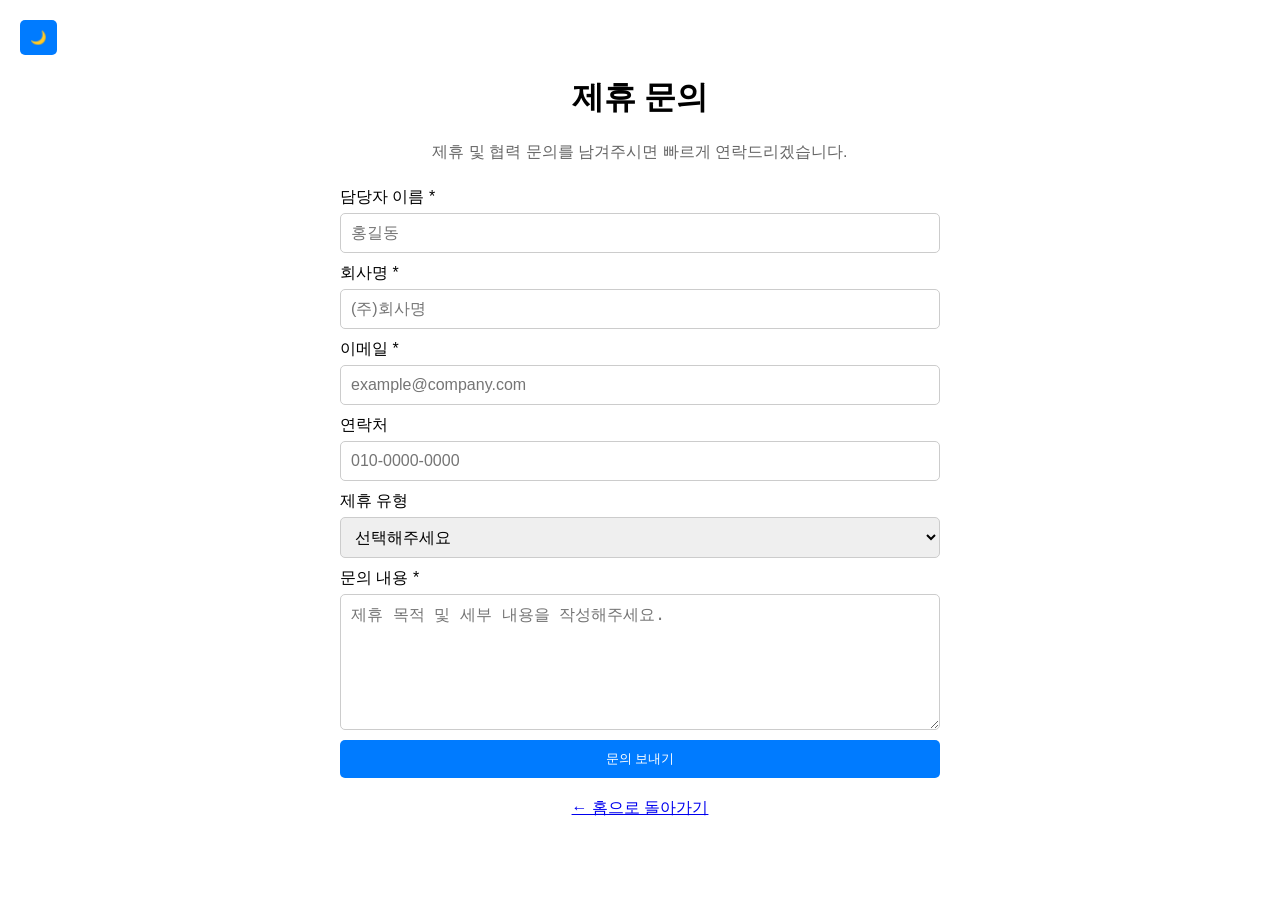
==== contact.html @ 3ad8b0e8 "Add partnership inquiry form with Formspree integration - Add contact.html with Formspree form (mzdk" ====
<!DOCTYPE html>
<html lang="ko">
<head>
    <meta charset="UTF-8">
    <meta name="viewport" content="width=device-width, initial-scale=1.0">
    <title>제휴 문의</title>
    <link href="/style.css" rel="stylesheet">
</head>
<body>
    <button id="theme-toggle" aria-label="테마 전환">🌙</button>
    <div class="container">
        <h1>제휴 문의</h1>
        <p style="text-align:center; color:#666; margin-bottom:24px;">제휴 및 협력 문의를 남겨주시면 빠르게 연락드리겠습니다.</p>

        <form id="contact-form" action="https://formspree.io/f/mzdkeagl" method="POST">
            <label for="name">담당자 이름 *</label>
            <input type="text" id="name" name="name" placeholder="홍길동" required>

            <label for="company">회사명 *</label>
            <input type="text" id="company" name="company" placeholder="(주)회사명" required>

            <label for="email">이메일 *</label>
            <input type="email" id="email" name="email" placeholder="example@company.com" required>

            <label for="phone">연락처</label>
            <input type="tel" id="phone" name="phone" placeholder="010-0000-0000">

            <label for="type">제휴 유형</label>
            <select id="type" name="type">
                <option value="">선택해주세요</option>
                <option value="광고/마케팅">광고 / 마케팅</option>
                <option value="콘텐츠 제휴">콘텐츠 제휴</option>
                <option value="기술 협력">기술 협력</option>
                <option value="기타">기타</option>
            </select>

            <label for="message">문의 내용 *</label>
            <textarea id="message" name="message" rows="6" placeholder="제휴 목적 및 세부 내용을 작성해주세요." required></textarea>

            <button type="submit">문의 보내기</button>
        </form>

        <div id="success-msg" style="display:none; text-align:center; padding:20px; color:green;">
            ✅ 문의가 접수되었습니다. 빠른 시일 내에 연락드리겠습니다.
        </div>

        <p style="text-align:center; margin-top:20px;"><a href="/">← 홈으로 돌아가기</a></p>
    </div>

    <script>
        const form = document.getElementById('contact-form');
        form.addEventListener('submit', async (e) => {
            e.preventDefault();
            const data = new FormData(form);
            const res = await fetch(form.action, {
                method: 'POST',
                body: data,
                headers: { 'Accept': 'application/json' }
            });
            if (res.ok) {
                form.style.display = 'none';
                document.getElementById('success-msg').style.display = 'block';
            } else {
                alert('전송 중 오류가 발생했습니다. 다시 시도해주세요.');
            }
        });
    </script>
    <script defer type="text/javascript" src="/main.js"></script>
</body>
</html>
---- style.css ----
body {
    font-family: sans-serif;
    margin: 20px;
}

.container {
    max-width: 600px;
    margin: 0 auto;
}

h1 {
    text-align: center;
}

form {
    display: flex;
    flex-direction: column;
}

label {
    margin-bottom: 5px;
}

input, textarea, select {
    padding: 10px;
    margin-bottom: 10px;
    border: 1px solid #ccc;
    border-radius: 5px;
    font-size: 1rem;
    width: 100%;
    box-sizing: border-box;
}

button {
    padding: 10px;
    background-color: #007bff;
    color: #fff;
    border: none;
    border-radius: 5px;
    cursor: pointer;
}
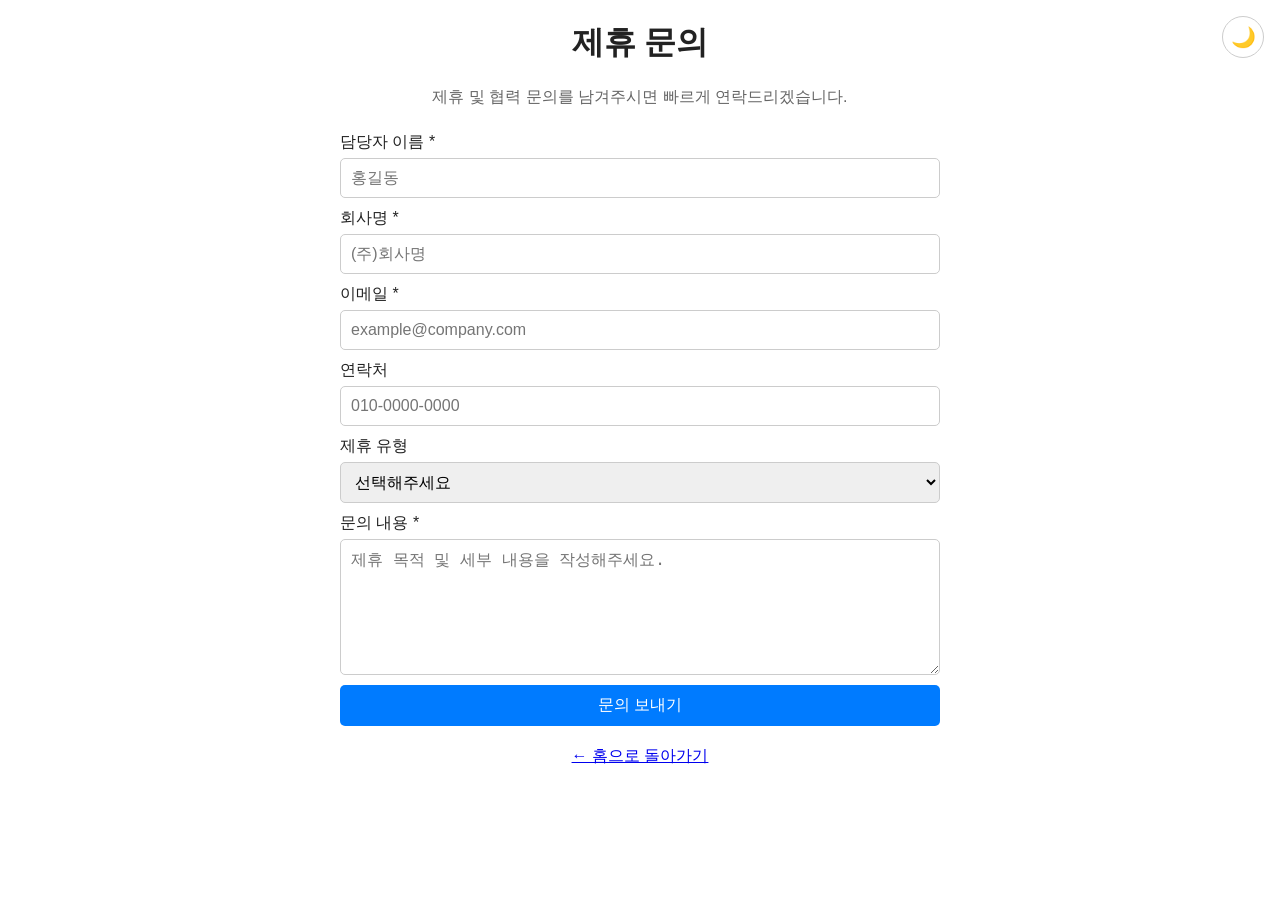
==== commit 361a8cff: "Restore lotto UI to previous model, keep contact form self-contained - Restore style.css to dark/lig" ====
--- a/contact.html
+++ b/contact.html
@@ -4,7 +4,31 @@
     <meta charset="UTF-8">
     <meta name="viewport" content="width=device-width, initial-scale=1.0">
     <title>제휴 문의</title>
-    <link href="/style.css" rel="stylesheet">
+    <style>
+        body { font-family: sans-serif; margin: 20px; background: #fff; color: #222; }
+        .container { max-width: 600px; margin: 0 auto; }
+        h1 { text-align: center; }
+        form { display: flex; flex-direction: column; }
+        label { margin-bottom: 5px; }
+        input, textarea, select {
+            padding: 10px; margin-bottom: 10px; border: 1px solid #ccc;
+            border-radius: 5px; font-size: 1rem; width: 100%; box-sizing: border-box;
+        }
+        button[type="submit"] {
+            padding: 10px; background-color: #007bff; color: #fff;
+            border: none; border-radius: 5px; cursor: pointer; font-size: 1rem;
+        }
+        #theme-toggle {
+            position: fixed; top: 16px; right: 16px; width: 42px; height: 42px;
+            font-size: 20px; cursor: pointer; background: #fff; border: 1px solid #ccc;
+            border-radius: 50%;
+        }
+        [data-theme="dark"] body { background: #1a1a2e; color: #e0e0e0; }
+        [data-theme="dark"] input,
+        [data-theme="dark"] textarea,
+        [data-theme="dark"] select { background: #16213e; color: #e0e0e0; border-color: #444466; }
+        [data-theme="dark"] #theme-toggle { background: #16213e; color: #e0e0e0; border-color: #444466; }
+    </style>
 </head>
 <body>
     <button id="theme-toggle" aria-label="테마 전환">🌙</button>
